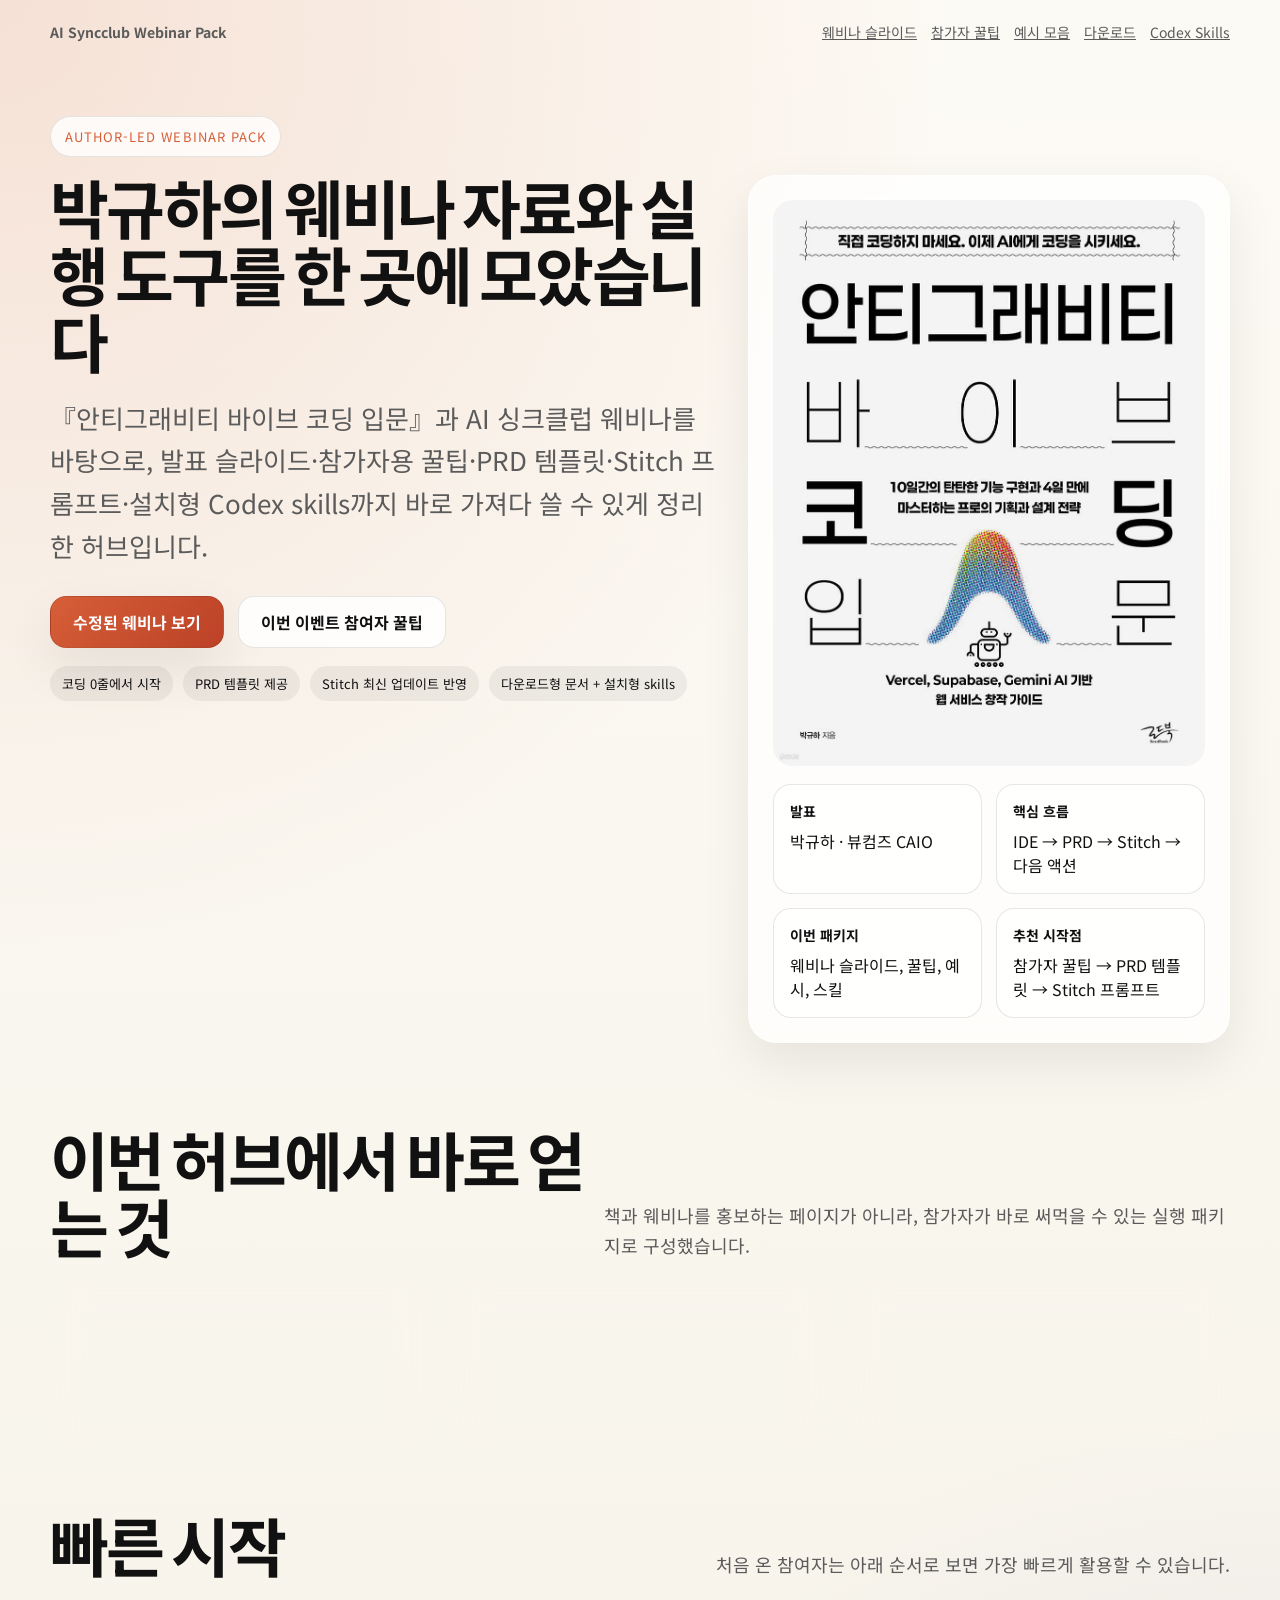
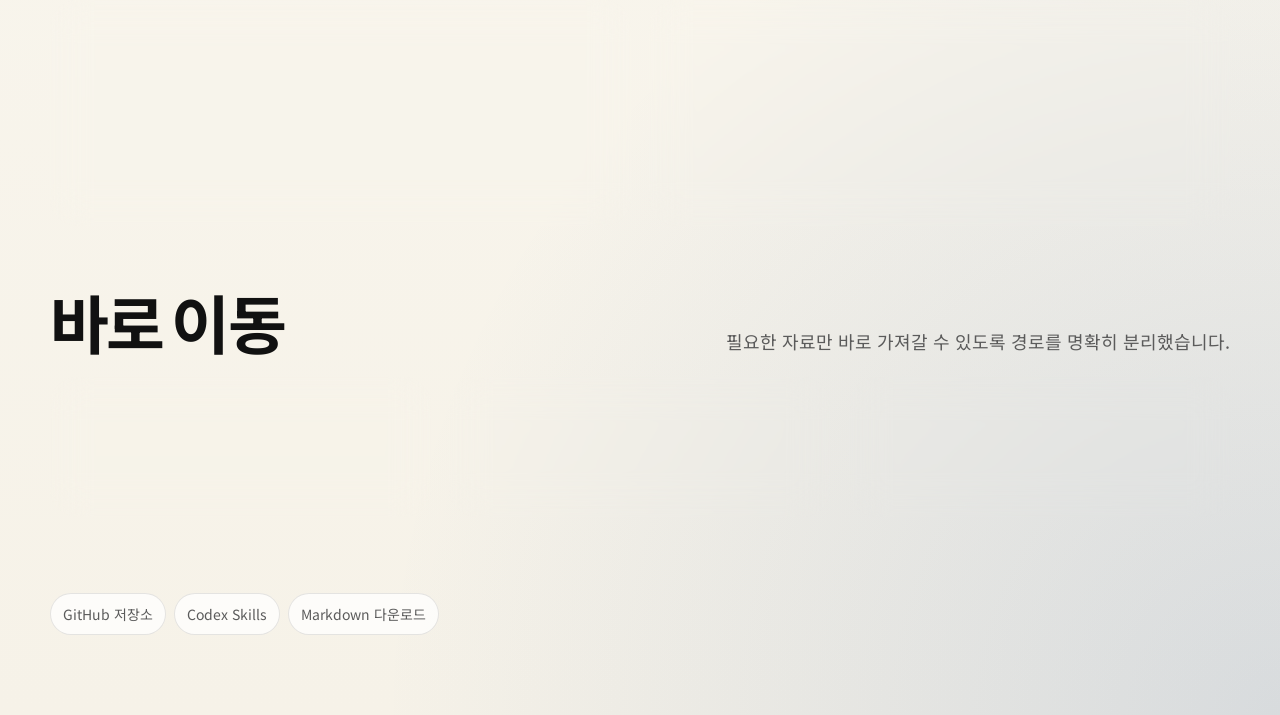
==== index.html @ 83ed344b "🎉 웨비나 허브 초기 구조와 발표 배포본 구성" ====
<!doctype html>
<html lang="ko">
  <head>
    <meta charset="UTF-8" />
    <meta name="viewport" content="width=device-width, initial-scale=1.0" />
    <title>AI 싱크클럽 웨비나 자료 허브</title>
    <link rel="preconnect" href="https://fonts.googleapis.com" />
    <link rel="preconnect" href="https://fonts.gstatic.com" crossorigin />
    <link
      href="https://fonts.googleapis.com/css2?family=Noto+Sans+KR:wght@400;500;700;900&family=Plus+Jakarta+Sans:wght@500;700;800&display=swap"
      rel="stylesheet"
    />
    <link rel="stylesheet" href="./styles/site.css" />
  </head>
  <body>
    <div class="page-shell">
      <header class="topbar">
        <strong>AI Syncclub Webinar Pack</strong>
        <nav>
          <a href="./webinar/">웨비나 슬라이드</a>
          <a href="./tips/">참가자 꿀팁</a>
          <a href="./examples/">예시 모음</a>
          <a href="./downloads/index.html">다운로드</a>
          <a href="./skills/index.html">Codex Skills</a>
        </nav>
      </header>

      <section class="hero">
        <span class="eyebrow">Author-led Webinar Pack</span>
        <div class="hero-grid">
          <div class="hero-copy">
            <h1>박규하의 웨비나 자료와 실행 도구를 한 곳에 모았습니다</h1>
            <p>
              『안티그래비티 바이브 코딩 입문』과 AI 싱크클럽 웨비나를 바탕으로,
              발표 슬라이드·참가자용 꿀팁·PRD 템플릿·Stitch 프롬프트·설치형
              Codex skills까지 바로 가져다 쓸 수 있게 정리한 허브입니다.
            </p>
            <div class="hero-actions">
              <a class="btn btn-primary" href="./webinar/">수정된 웨비나 보기</a>
              <a class="btn btn-secondary" href="./tips/">이번 이벤트 참여자 꿀팁</a>
            </div>
            <div class="tag-row">
              <span class="tag">코딩 0줄에서 시작</span>
              <span class="tag">PRD 템플릿 제공</span>
              <span class="tag">Stitch 최신 업데이트 반영</span>
              <span class="tag">다운로드형 문서 + 설치형 skills</span>
            </div>
          </div>

          <aside class="hero-card">
            <img src="./assets/book_cover.jpeg" alt="안티그래비티 바이브 코딩 입문 표지" />
            <div class="meta-list">
              <div class="meta-item">
                <strong>발표</strong>
                박규하 · 뷰컴즈 CAIO
              </div>
              <div class="meta-item">
                <strong>핵심 흐름</strong>
                IDE → PRD → Stitch → 다음 액션
              </div>
              <div class="meta-item">
                <strong>이번 패키지</strong>
                웨비나 슬라이드, 꿀팁, 예시, 스킬
              </div>
              <div class="meta-item">
                <strong>추천 시작점</strong>
                참가자 꿀팁 → PRD 템플릿 → Stitch 프롬프트
              </div>
            </div>
          </aside>
        </div>
      </section>

      <section class="section">
        <div class="section-head">
          <h2 class="section-title">이번 허브에서 바로 얻는 것</h2>
          <p>
            책과 웨비나를 홍보하는 페이지가 아니라, 참가자가 바로 써먹을 수 있는
            실행 패키지로 구성했습니다.
          </p>
        </div>
        <div class="card-grid">
          <article class="card">
            <h3>웨비나 슬라이드</h3>
            <p>
              리스크 톤다운과 Stitch 최신 업데이트가 반영된 최종 발표본을 바로
              볼 수 있습니다.
            </p>
          </article>
          <article class="card">
            <h3>참가자 꿀팁</h3>
            <p>
              “오늘 바로 뭘 해야 하는지” 중심으로 정리한 치트시트, FAQ, 후속
              액션 가이드를 제공합니다.
            </p>
          </article>
          <article class="card">
            <h3>설치형 Codex Skills</h3>
            <p>
              서비스 아이디어 PRD 정리, Stitch 프롬프트 생성, 웨비나 후속 자료
              작성, 행사 홍보 카피 제작을 위한 실전형 skills를 제공합니다.
            </p>
          </article>
        </div>
      </section>

      <section class="section">
        <div class="section-head">
          <h2 class="section-title">빠른 시작</h2>
          <p>처음 온 참여자는 아래 순서로 보면 가장 빠르게 활용할 수 있습니다.</p>
        </div>
        <div class="split-grid">
          <div class="list-panel panel">
            <ul>
              <li>1. <a href="./webinar/">웨비나 슬라이드</a>에서 전체 흐름을 다시 훑습니다.</li>
              <li>2. <a href="./downloads/prd-template.md">PRD 템플릿</a>으로 아이디어를 4문항으로 압축합니다.</li>
              <li>3. <a href="./downloads/stitch-prompt-pack.md">Stitch 프롬프트 팩</a>으로 바로 화면을 만듭니다.</li>
              <li>4. <a href="./examples/">예시 모음</a>에서 비슷한 사례를 골라 복사해 응용합니다.</li>
              <li>5. Codex를 쓰고 있다면 <a href="./skills/index.html">설치형 skills</a>를 함께 사용합니다.</li>
            </ul>
          </div>
          <div class="list-panel panel">
            <ul>
              <li>추천 대상: 아이디어는 있는데 시작이 막막한 사람</li>
              <li>추천 대상: 업무용 내부 도구를 빠르게 구상하고 싶은 사람</li>
              <li>추천 대상: 교육/콘텐츠용 서비스를 화면으로 먼저 보고 싶은 사람</li>
              <li>형태: 온라인 웨비나 후속 자료 허브</li>
              <li>중심 메시지: “아이디어를 화면으로 확인하는 속도를 높인다”</li>
            </ul>
          </div>
        </div>
      </section>

      <section class="section">
        <div class="section-head">
          <h2 class="section-title">바로 이동</h2>
          <p>필요한 자료만 바로 가져갈 수 있도록 경로를 명확히 분리했습니다.</p>
        </div>
        <div class="card-grid">
          <article class="card">
            <h3><a href="./tips/">참가자 꿀팁</a></h3>
            <p>오늘 이후 1일, 3일, 7일 액션과 자주 막히는 지점을 정리했습니다.</p>
          </article>
          <article class="card">
            <h3><a href="./examples/">예시 모음</a></h3>
            <p>PRD 샘플, Stitch 입력 예시, 즉석 Q&A 답변 패턴을 대량으로 제공합니다.</p>
          </article>
          <article class="card">
            <h3><a href="./downloads/index.html">다운로드</a></h3>
            <p>치트시트, 템플릿, FAQ, 홍보 카피까지 Markdown 그대로 내려받을 수 있습니다.</p>
          </article>
        </div>
      </section>

      <footer class="footer">
        <div class="mini-nav">
          <a href="https://github.com/vcz-Gray/ai_syncclub-webinar-v1">GitHub 저장소</a>
          <a href="./skills/index.html">Codex Skills</a>
          <a href="./downloads/index.html">Markdown 다운로드</a>
        </div>
      </footer>
    </div>
  </body>
</html>
---- styles/site.css ----
:root {
  --bg: #f6f2e8;
  --ink: #111111;
  --muted: #5b5b5b;
  --panel: rgba(255, 255, 255, 0.72);
  --line: rgba(17, 17, 17, 0.1);
  --accent: #d65f38;
  --accent-2: #1f4f9b;
  --accent-3: #1f7a57;
  --shadow: 0 20px 50px rgba(0, 0, 0, 0.08);
}

* {
  box-sizing: border-box;
}

html {
  scroll-behavior: smooth;
}

body {
  margin: 0;
  color: var(--ink);
  background:
    radial-gradient(circle at top left, rgba(214, 95, 56, 0.16), transparent 36%),
    radial-gradient(circle at bottom right, rgba(31, 79, 155, 0.14), transparent 34%),
    linear-gradient(180deg, #fcfaf4 0%, var(--bg) 100%);
  font-family: "Noto Sans KR", "Apple SD Gothic Neo", sans-serif;
}

a {
  color: inherit;
}

.page-shell {
  width: min(1180px, calc(100% - 40px));
  margin: 0 auto;
}

.topbar {
  display: flex;
  justify-content: space-between;
  align-items: center;
  gap: 16px;
  padding: 22px 0;
  font-size: 14px;
  color: var(--muted);
}

.topbar nav {
  display: flex;
  flex-wrap: wrap;
  gap: 14px;
}

.hero {
  padding: 52px 0 48px;
}

.eyebrow {
  display: inline-flex;
  align-items: center;
  gap: 8px;
  padding: 10px 14px;
  border-radius: 999px;
  background: rgba(255, 255, 255, 0.8);
  border: 1px solid var(--line);
  font-size: 13px;
  letter-spacing: 0.08em;
  text-transform: uppercase;
  color: var(--accent);
}

.hero-grid {
  display: grid;
  grid-template-columns: 1.25fr 0.9fr;
  gap: 28px;
  margin-top: 18px;
}

.hero-copy h1,
.section-title {
  margin: 0;
  font-family: "Plus Jakarta Sans", "Noto Sans KR", sans-serif;
  font-size: clamp(40px, 5vw, 72px);
  line-height: 1.05;
  letter-spacing: -0.04em;
}

.hero-copy p {
  margin: 20px 0 0;
  font-size: clamp(18px, 2.4vw, 26px);
  line-height: 1.65;
  color: var(--muted);
}

.hero-actions {
  display: flex;
  flex-wrap: wrap;
  gap: 14px;
  margin-top: 28px;
}

.btn,
.chip-link {
  display: inline-flex;
  align-items: center;
  justify-content: center;
  gap: 8px;
  min-height: 52px;
  padding: 0 22px;
  border-radius: 16px;
  border: 1px solid var(--line);
  text-decoration: none;
  font-weight: 700;
}

.btn-primary {
  color: white;
  background: linear-gradient(135deg, var(--accent) 0%, #bc4127 100%);
  box-shadow: var(--shadow);
}

.btn-secondary {
  background: rgba(255, 255, 255, 0.86);
}

.hero-card,
.panel,
.card {
  background: var(--panel);
  backdrop-filter: blur(18px);
  border: 1px solid rgba(255, 255, 255, 0.68);
  box-shadow: var(--shadow);
  border-radius: 28px;
}

.hero-card {
  padding: 24px;
}

.hero-card img {
  width: 100%;
  border-radius: 20px;
  display: block;
}

.meta-list {
  display: grid;
  grid-template-columns: repeat(2, minmax(0, 1fr));
  gap: 14px;
  margin-top: 18px;
}

.meta-item {
  padding: 16px;
  border-radius: 18px;
  background: rgba(255, 255, 255, 0.75);
  border: 1px solid var(--line);
}

.meta-item strong {
  display: block;
  margin-bottom: 8px;
  font-size: 14px;
}

.section {
  padding: 36px 0 28px;
}

.section-head {
  display: flex;
  justify-content: space-between;
  align-items: flex-end;
  gap: 20px;
  margin-bottom: 20px;
}

.section-head p {
  max-width: 700px;
  margin: 0;
  color: var(--muted);
  font-size: 18px;
  line-height: 1.7;
}

.card-grid {
  display: grid;
  grid-template-columns: repeat(3, minmax(0, 1fr));
  gap: 18px;
}

.card {
  padding: 22px;
}

.card h3 {
  margin: 0 0 10px;
  font-size: 24px;
  line-height: 1.25;
}

.card p {
  margin: 0;
  color: var(--muted);
  line-height: 1.7;
}

.tag-row {
  display: flex;
  flex-wrap: wrap;
  gap: 10px;
  margin-top: 18px;
}

.tag {
  padding: 8px 12px;
  border-radius: 999px;
  font-size: 13px;
  background: rgba(17, 17, 17, 0.06);
}

.list-panel {
  padding: 24px;
}

.list-panel ul {
  margin: 0;
  padding-left: 20px;
  display: grid;
  gap: 10px;
  line-height: 1.7;
}

.split-grid {
  display: grid;
  grid-template-columns: 1fr 1fr;
  gap: 18px;
}

.footer {
  padding: 48px 0 80px;
  color: var(--muted);
  font-size: 14px;
}

.mini-nav {
  display: flex;
  flex-wrap: wrap;
  gap: 8px;
}

.mini-nav a {
  text-decoration: none;
  padding: 10px 12px;
  border-radius: 999px;
  background: rgba(255, 255, 255, 0.75);
  border: 1px solid var(--line);
}

.page-header {
  padding: 32px 0 20px;
}

.page-header p {
  max-width: 820px;
  color: var(--muted);
  font-size: 19px;
  line-height: 1.75;
}

.download-list,
.skill-list {
  display: grid;
  gap: 14px;
}

.download-item,
.skill-item,
.example-item {
  display: grid;
  gap: 10px;
  padding: 20px 22px;
  border-radius: 22px;
  background: rgba(255, 255, 255, 0.82);
  border: 1px solid var(--line);
}

.download-item h3,
.skill-item h3,
.example-item h3 {
  margin: 0;
  font-size: 24px;
}

.download-item p,
.skill-item p,
.example-item p {
  margin: 0;
  color: var(--muted);
  line-height: 1.7;
}

.example-grid {
  display: grid;
  grid-template-columns: repeat(2, minmax(0, 1fr));
  gap: 16px;
}

.example-meta {
  display: grid;
  gap: 8px;
  padding-top: 8px;
  border-top: 1px dashed rgba(17, 17, 17, 0.12);
  font-size: 15px;
}

code {
  font-family: "SFMono-Regular", "Consolas", monospace;
  font-size: 0.92em;
}

@media (max-width: 980px) {
  .hero-grid,
  .split-grid,
  .card-grid,
  .example-grid {
    grid-template-columns: 1fr;
  }

  .meta-list {
    grid-template-columns: 1fr;
  }
}
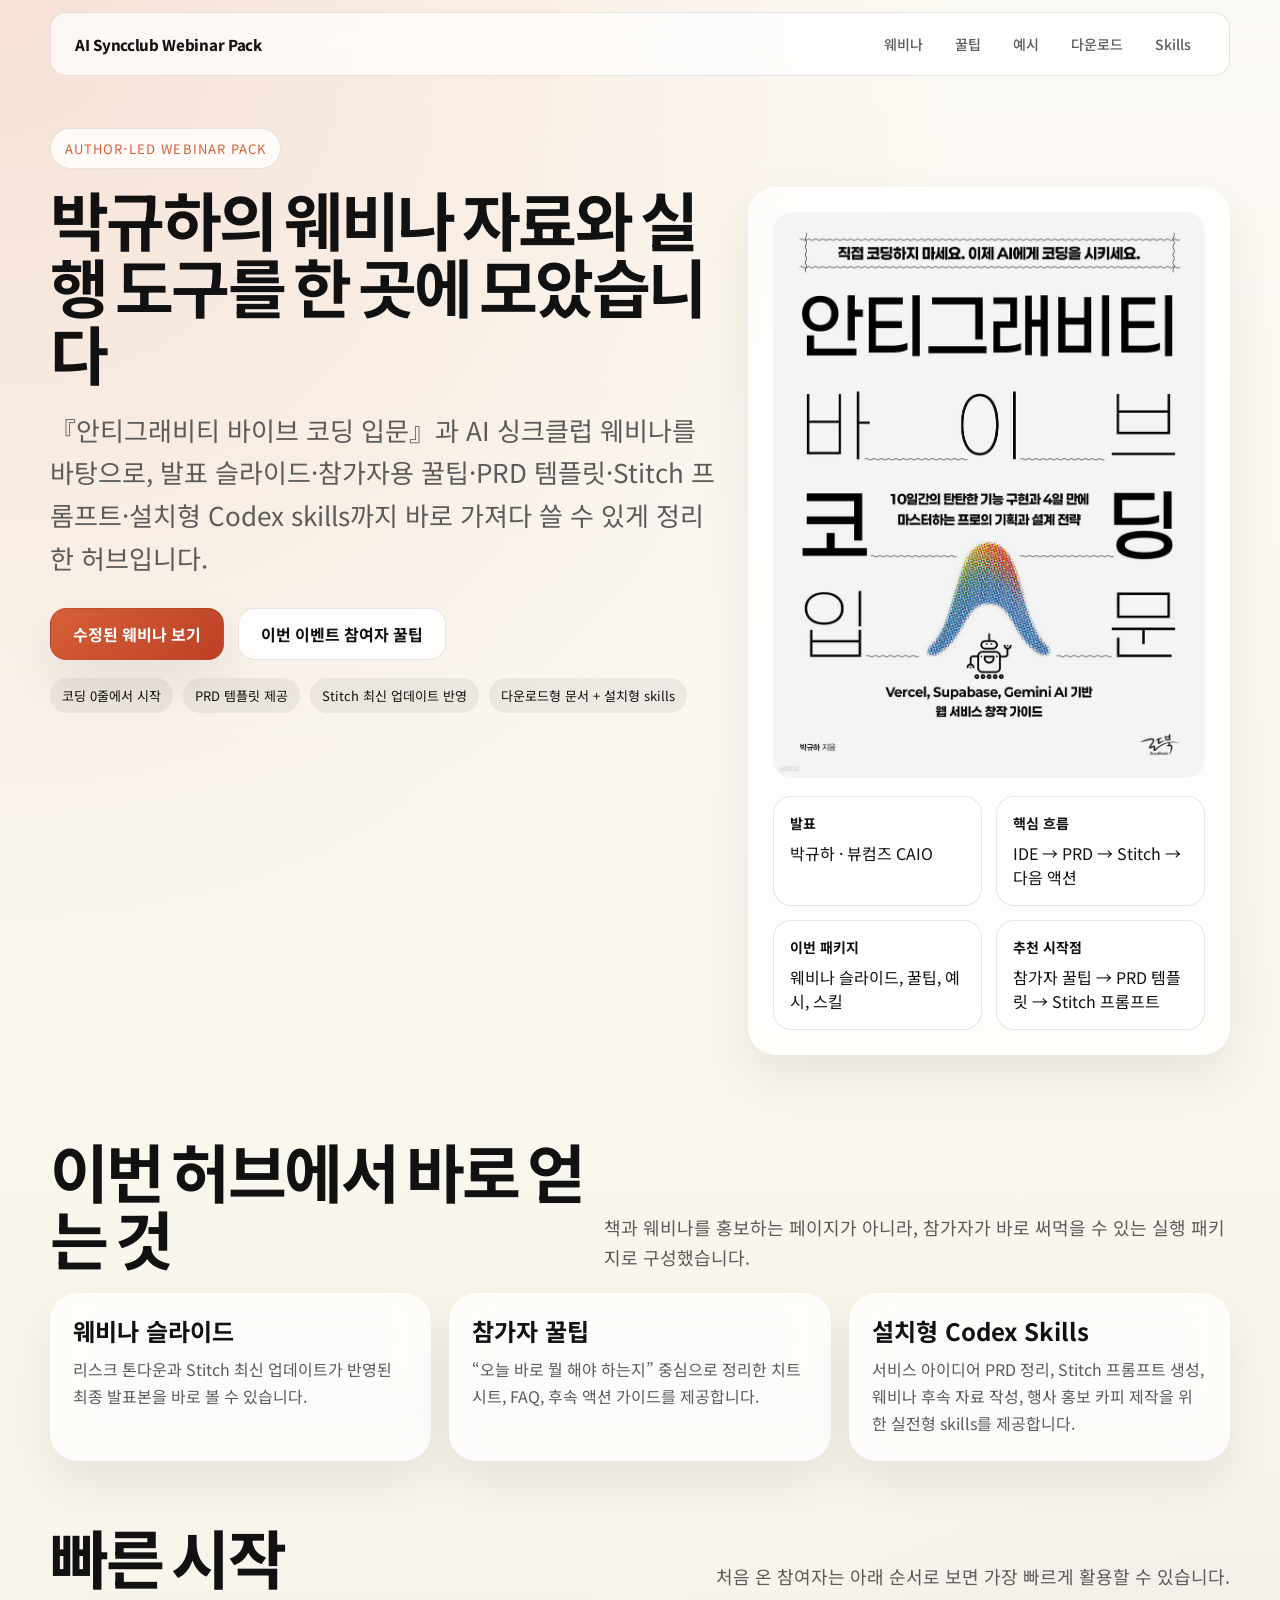
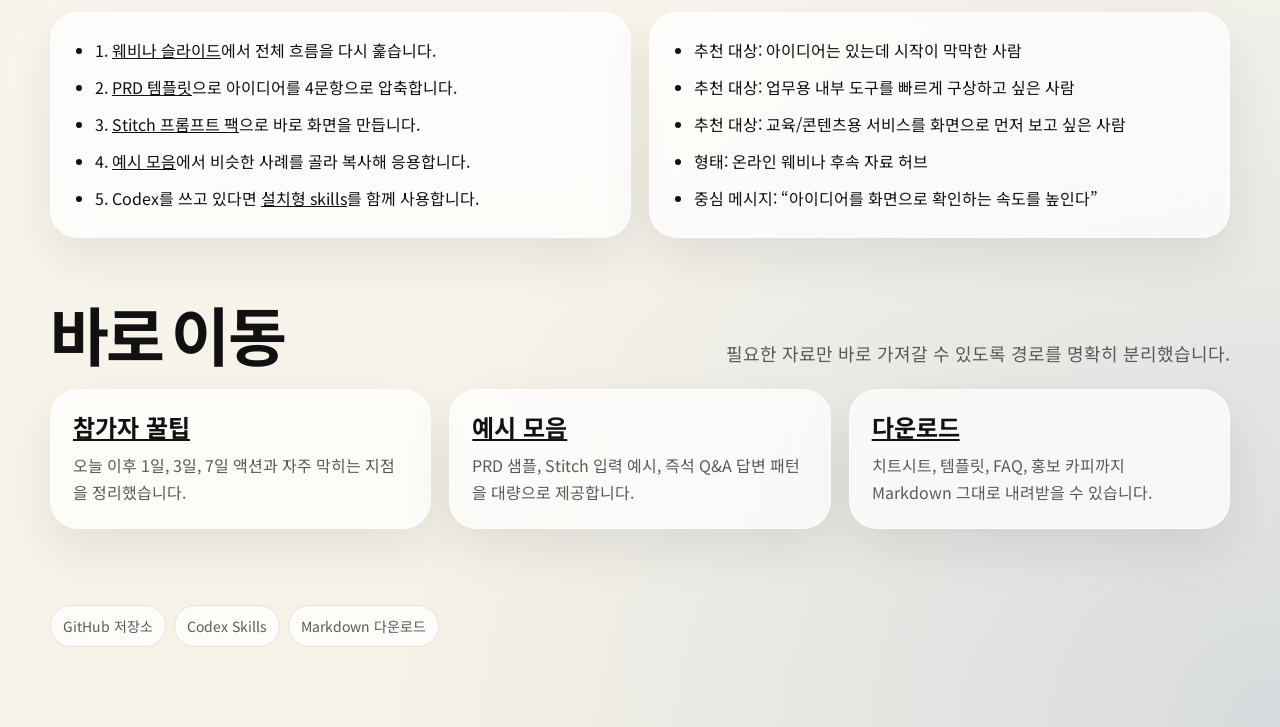
==== commit f6e811ec: "🎨 네비바 통일 + 디자인 개선 - 5개 페이지 nav 항목을 동일하게 통일: 웨비나 | 꿀팁 | 예시 | 다운로드 | Skills - 현재 페이지에 aria-current="pa" ====
--- a/index.html
+++ b/index.html
@@ -15,13 +15,13 @@
   <body>
     <div class="page-shell">
       <header class="topbar">
-        <strong>AI Syncclub Webinar Pack</strong>
+        <strong><a href="./">AI Syncclub Webinar Pack</a></strong>
         <nav>
-          <a href="./webinar/">웨비나 슬라이드</a>
-          <a href="./tips/">참가자 꿀팁</a>
-          <a href="./examples/">예시 모음</a>
+          <a href="./webinar/">웨비나</a>
+          <a href="./tips/">꿀팁</a>
+          <a href="./examples/">예시</a>
           <a href="./downloads/index.html">다운로드</a>
-          <a href="./skills/index.html">Codex Skills</a>
+          <a href="./skills/index.html">Skills</a>
         </nav>
       </header>
 
--- a/styles/site.css
+++ b/styles/site.css
@@ -38,19 +38,71 @@
 }
 
 .topbar {
+  position: sticky;
+  top: 0;
+  z-index: 90;
   display: flex;
   justify-content: space-between;
   align-items: center;
   gap: 16px;
-  padding: 22px 0;
+  padding: 14px 24px;
+  margin: 12px 0 0;
   font-size: 14px;
   color: var(--muted);
+  background: rgba(255, 255, 255, 0.72);
+  backdrop-filter: blur(16px);
+  -webkit-backdrop-filter: blur(16px);
+  border: 1px solid var(--line);
+  border-radius: 16px;
+}
+
+.topbar strong a {
+  text-decoration: none;
+  font-weight: 800;
+  font-size: 15px;
+  color: var(--ink);
+  letter-spacing: -0.02em;
 }
 
 .topbar nav {
   display: flex;
   flex-wrap: wrap;
-  gap: 14px;
+  align-items: center;
+  gap: 4px;
+}
+
+.topbar nav a {
+  text-decoration: none;
+  padding: 7px 14px;
+  border-radius: 10px;
+  font-weight: 500;
+  font-size: 14px;
+  color: var(--muted);
+  transition: background 0.2s, color 0.2s;
+}
+
+.topbar nav a:hover {
+  background: rgba(17, 17, 17, 0.06);
+  color: var(--ink);
+}
+
+.topbar nav a[aria-current="page"] {
+  background: var(--ink);
+  color: #fff;
+  font-weight: 600;
+}
+
+@media (max-width: 700px) {
+  .topbar {
+    flex-direction: column;
+    gap: 10px;
+    padding: 12px 16px;
+    border-radius: 14px;
+  }
+  .topbar nav {
+    width: 100%;
+    justify-content: center;
+  }
 }
 
 .hero {
